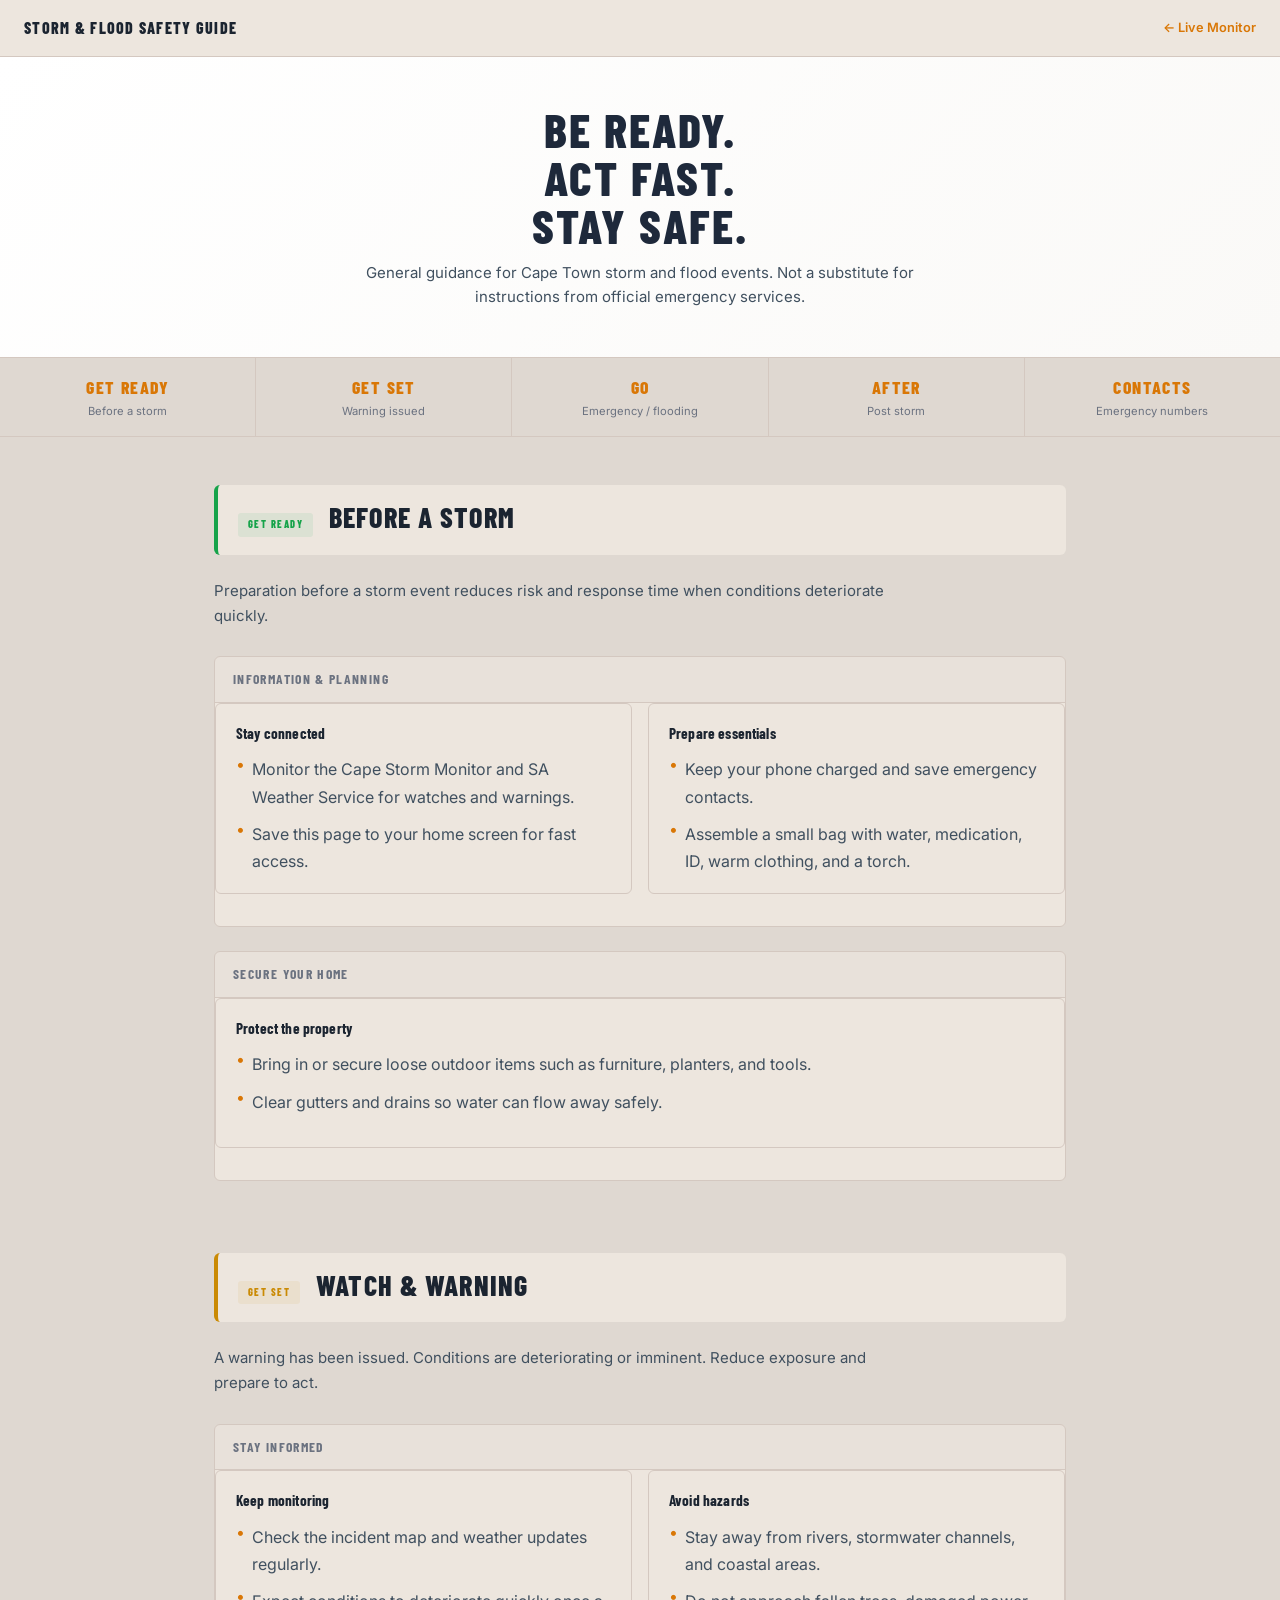
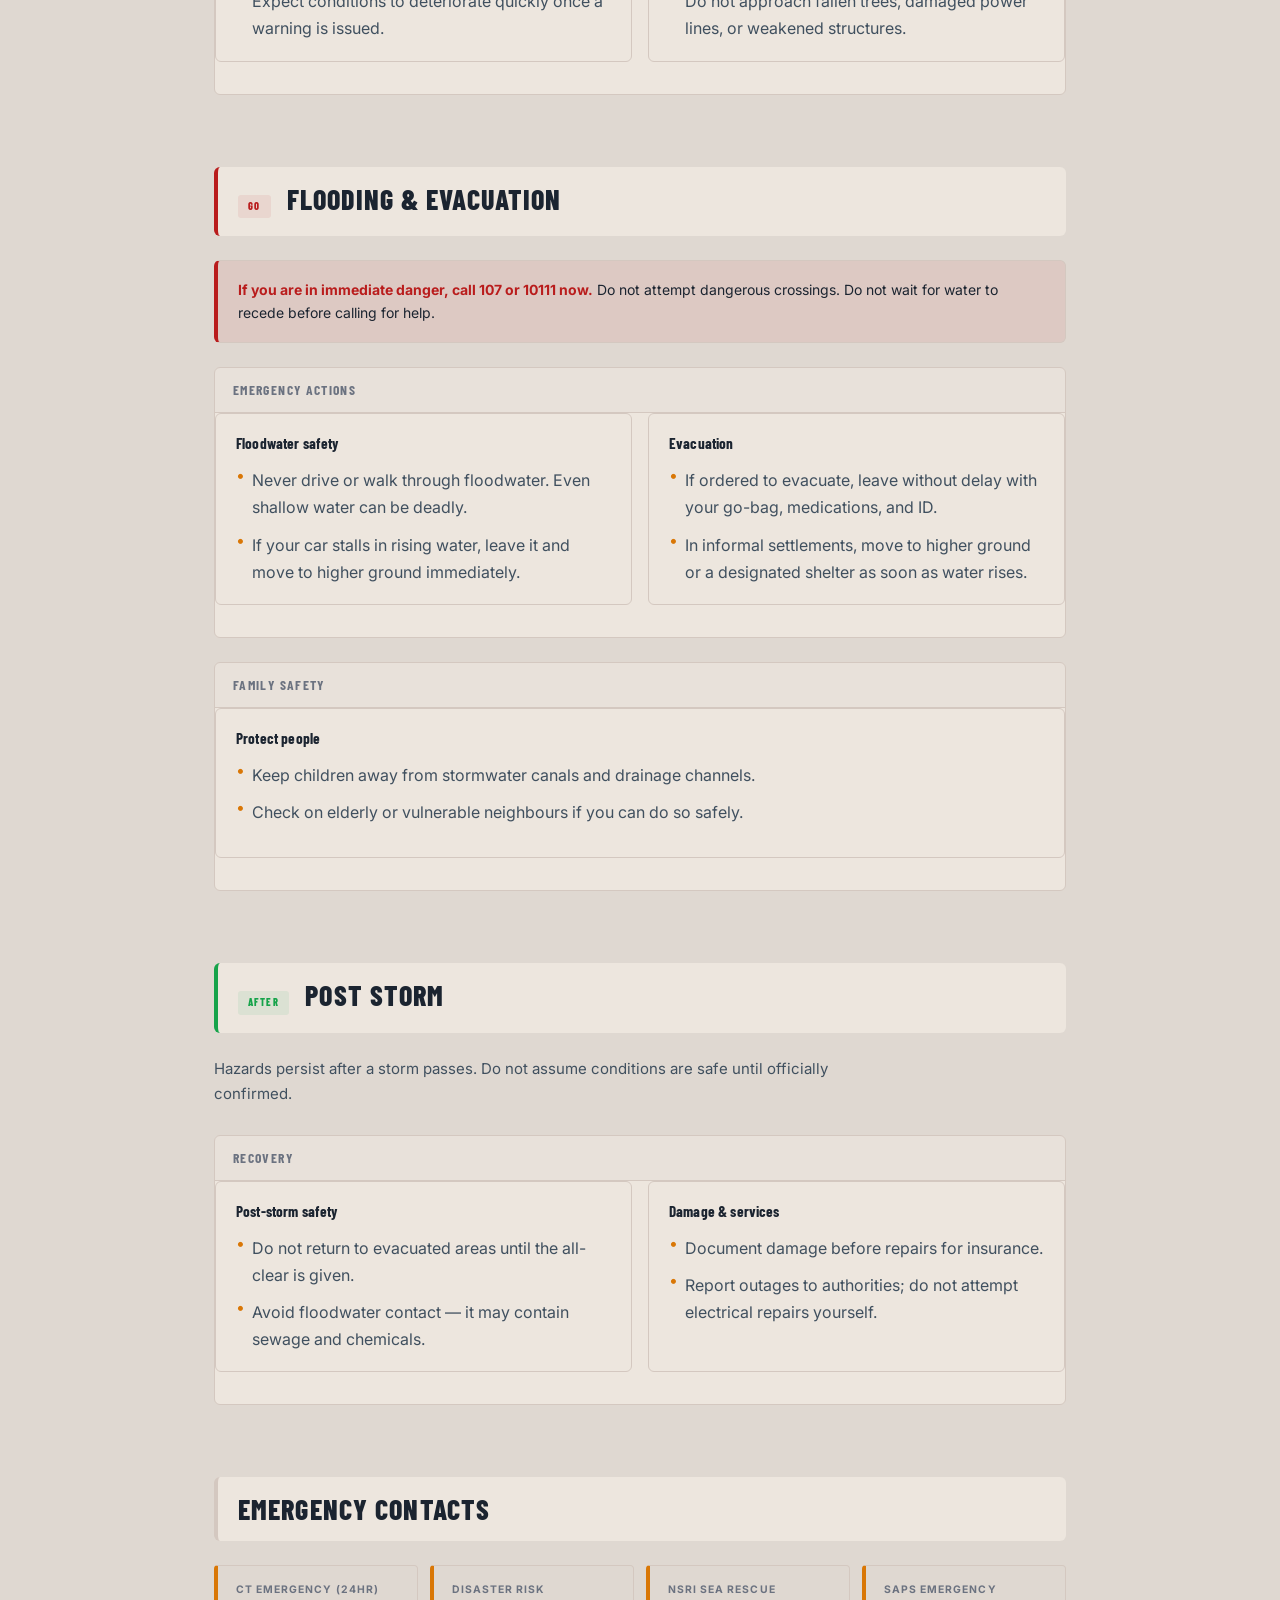
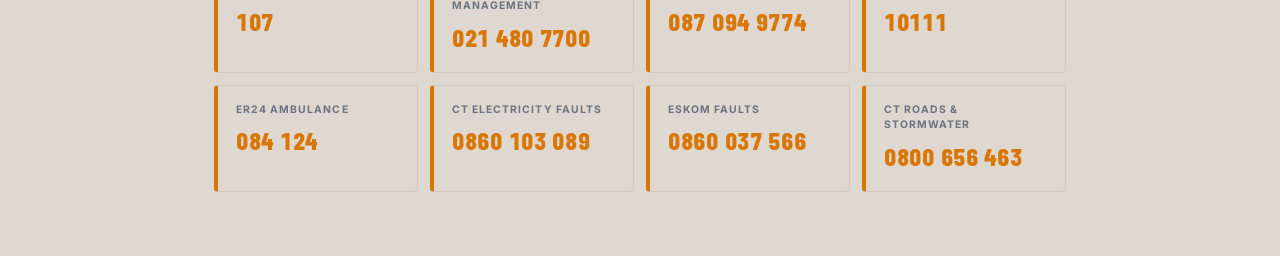
==== assets/what-to-do.html @ 54ad01c9 "initial commit" ====
<!DOCTYPE html>
<html lang="en">
<head>
  <meta charset="UTF-8">
  <meta name="viewport" content="width=device-width, initial-scale=1.0">
  <meta name="description" content="Storm and flood safety guide for Cape Town residents">
  <title>Storm &amp; Flood Safety — Cape Storm Monitor</title>
  <link rel="preconnect" href="https://fonts.googleapis.com">
  <link rel="preconnect" href="https://fonts.gstatic.com" crossorigin>
  <link href="https://fonts.googleapis.com/css2?family=Barlow+Condensed:wght@600;700;800&family=Inter:wght@400;500;600;700&display=swap" rel="stylesheet">
  <link rel="stylesheet" href="../style.css">
  <style>
    /* ── Guide-specific overrides ── */
    body { max-width: 100%; }

    .guide-header {
      background: var(--bg-card);
      border-bottom: 1px solid var(--border);
      padding: 16px 24px;
      display: flex;
      align-items: center;
      justify-content: space-between;
      flex-wrap: wrap;
      gap: 12px;
      position: sticky;
      top: 0;
      z-index: 100;
    }
    .guide-header-title {
      font-family: var(--font-display);
      font-size: 1rem;
      font-weight: 800;
      text-transform: uppercase;
      letter-spacing: 0.08em;
      color: var(--text-primary);
    }
    .guide-back {
      font-size: 0.8rem;
      color: var(--accent);
      text-decoration: none;
      font-weight: 600;
    }
    .guide-back:hover { text-decoration: underline; }

    /* ── Phase hero ── */
    .guide-hero {
      background: linear-gradient(135deg, #ffffff 0%, #faf9f7 100%);
      position: relative;
      padding: 48px 24px;
      text-align: center;
      border-bottom: 1px solid var(--border);
    }
    .guide-hero::before { display: none; }
    .guide-hero-inner { position: relative; max-width: 600px; margin: 0 auto; }
    .guide-hero-title {
      font-family: var(--font-display);
      font-size: 3rem;
      font-weight: 800;
      text-transform: uppercase;
      letter-spacing: 0.04em;
      color: #1e293b;
      line-height: 1;
      margin-bottom: 12px;
    }
    .guide-hero-sub {
      font-size: 0.9375rem;
      color: var(--text-secondary);
      line-height: 1.6;
    }

    /* ── Phase nav ── */
    .phase-nav {
      display: flex;
      background: transparent;
      border-bottom: 1px solid var(--border);
      overflow-x: auto;
    }
    .phase-nav-item {
      flex: 1;
      display: flex;
      flex-direction: column;
      align-items: center;
      justify-content: center;
      padding: 16px 12px;
      text-decoration: none;
      border-right: 1px solid var(--border);
      min-width: 100px;
      transition: background 0.12s;
    }
    .phase-nav-item:last-child { border-right: none; }
    .phase-nav-item:hover { background: var(--bg-hover); }
    .phase-nav-label {
      font-family: var(--font-display);
      font-size: 1.1rem;
      font-weight: 800;
      text-transform: uppercase;
      letter-spacing: 0.08em;
      color: var(--accent);
    }
    .phase-nav-desc { font-size: 0.7rem; color: var(--text-muted); margin-top: 3px; text-align: center; }

    /* ── Phase sections ── */
    .guide-body { max-width: 900px; margin: 0 auto; padding: 0 24px 64px; }

    .phase-section { padding-top: 48px; }
    .phase-header {
      display: flex;
      align-items: baseline;
      gap: 16px;
      margin-bottom: 24px;
      padding: 18px 20px;
      background: var(--bg-card);
      border-left: 4px solid var(--border);
      border-radius: 6px;
    }
    .phase-header.get-ready { border-left-color: var(--color-all-clear); }
    .phase-header.get-set   { border-left-color: var(--color-watch); }
    .phase-header.go        { border-left-color: var(--color-emergency); }
    .phase-header.after     { border-left-color: var(--color-all-clear); }

    .phase-tag {
      font-family: var(--font-display);
      font-size: 0.65rem;
      font-weight: 800;
      text-transform: uppercase;
      letter-spacing: 0.14em;
      padding: 4px 10px;
      border-radius: 3px;
      flex-shrink: 0;
    }
    .phase-tag.get-ready { background: var(--bg-all-clear); color: var(--color-all-clear); }
    .phase-tag.get-set   { background: var(--bg-watch);     color: var(--color-watch); }
    .phase-tag.go        { background: var(--bg-emergency);  color: var(--color-emergency); }
    .phase-tag.after     { background: var(--bg-all-clear); color: var(--color-all-clear); }

    .phase-title {
      font-family: var(--font-display);
      font-size: 1.75rem;
      font-weight: 800;
      text-transform: uppercase;
      letter-spacing: 0.04em;
      color: var(--text-primary);
      line-height: 1;
    }
    .phase-intro {
      font-size: 0.9375rem;
      color: var(--text-secondary);
      line-height: 1.65;
      margin-bottom: 28px;
      max-width: 680px;
    }

    /* ── Step card group ── */
    .step-group {
      background: var(--bg-card);
      border: 1px solid var(--border);
      border-radius: 6px;
      margin-bottom: 24px;
      overflow: hidden;
    }
    .step-group-title {
      font-family: var(--font-display);
      font-size: 0.85rem;
      font-weight: 700;
      text-transform: uppercase;
      letter-spacing: 0.1em;
      color: var(--text-muted);
      padding: 12px 18px;
      background: rgba(107, 114, 128, 0.04);
      border-bottom: 1px solid var(--border);
    }

    /* ── Steps ── */
    .steps { display: grid; grid-template-columns: repeat(auto-fit, minmax(260px, 1fr)); gap: 16px; margin-bottom: 32px; }
    .step-card {
      padding: 18px 20px;
      background: transparent;
      border: 1px solid var(--border);
      border-radius: 6px;
      min-height: 150px;
      display: flex;
      flex-direction: column;
      gap: 12px;
    }
    .step-card-title {
      font-family: var(--font-display);
      font-size: 0.95rem;
      font-weight: 700;
      color: var(--text-primary);
      letter-spacing: 0.01em;
    }
    .step-card-list {
      margin: 0;
      padding: 0;
      list-style: none;
      display: grid;
      gap: 10px;
      color: var(--text-secondary);
      line-height: 1.7;
    }
    .step-card-list li {
      position: relative;
      padding-left: 16px;
    }
    .step-card-list li::before {
      content: '•';
      position: absolute;
      left: 0;
      color: var(--accent);
      line-height: 1;
    }

    /* ── Alert box ── */
    .alert-box {
      padding: 18px 20px;
      border-radius: 6px;
      border-left: 4px solid var(--color-emergency);
      font-size: 0.875rem;
      line-height: 1.6;
      margin-bottom: 24px;
    }
    .alert-box.emergency {
      background: var(--bg-emergency);
      border: 1px solid var(--border);
      border-left: 4px solid var(--color-emergency);
      color: var(--text-primary);
    }
    .alert-box strong { color: var(--color-emergency); }

    /* ── Contacts grid ── */
    .contacts-grid {
      display: grid;
      grid-template-columns: repeat(auto-fill, minmax(180px, 1fr));
      gap: 12px;
      margin-top: 24px;
    }
    .contact-tile {
      background: transparent;
      border: 1px solid var(--border);
      border-left: 4px solid var(--accent);
      border-radius: 4px;
      padding: 16px 18px;
      text-decoration: none;
      transition: border-color 0.12s;
      display: block;
    }
    .contact-tile:hover { border-color: var(--accent); background: var(--bg-hover); }
    .contact-tile-name {
      font-size: 0.65rem;
      font-weight: 700;
      text-transform: uppercase;
      letter-spacing: 0.1em;
      color: var(--text-muted);
      margin-bottom: 6px;
    }
    .contact-tile-number {
      font-family: var(--font-display);
      font-size: 1.5rem;
      font-weight: 800;
      color: var(--accent);
      letter-spacing: 0.03em;
      font-variant-numeric: tabular-nums;
    }

    @media print {
      .guide-header, .guide-back, .phase-nav { display: none; }
      .guide-hero { background: none; padding: 16px 0; border: none; }
      .guide-hero-title { color: #000; font-size: 2rem; }
      .guide-hero-sub { color: #444; }
      .step, .contact-tile { border: 1px solid #ccc; background: #fff; }
      body { background: #fff; color: #000; }
      .phase-title, .step-num { color: #000; }
    }
  </style>
</head>
<body>

<div class="guide-header">
  <div class="guide-header-title">Storm &amp; Flood Safety Guide</div>
  <a href="../index.html" class="guide-back">&#8592; Live Monitor</a>
</div>

<div class="guide-hero">
  <div class="guide-hero-inner">
    <div class="guide-hero-title">Be ready.<br>Act fast.<br>Stay safe.</div>
    <p class="guide-hero-sub">General guidance for Cape Town storm and flood events. Not a substitute for instructions from official emergency services.</p>
  </div>
</div>

<nav class="phase-nav">
  <a href="#get-ready" class="phase-nav-item">
    <span class="phase-nav-label">Get Ready</span>
    <span class="phase-nav-desc">Before a storm</span>
  </a>
  <a href="#get-set" class="phase-nav-item">
    <span class="phase-nav-label">Get Set</span>
    <span class="phase-nav-desc">Warning issued</span>
  </a>
  <a href="#go" class="phase-nav-item">
    <span class="phase-nav-label">Go</span>
    <span class="phase-nav-desc">Emergency / flooding</span>
  </a>
  <a href="#after" class="phase-nav-item">
    <span class="phase-nav-label">After</span>
    <span class="phase-nav-desc">Post storm</span>
  </a>
  <a href="#contacts" class="phase-nav-item">
    <span class="phase-nav-label">Contacts</span>
    <span class="phase-nav-desc">Emergency numbers</span>
  </a>
</nav>

<div class="guide-body">

  <!-- GET READY -->
  <div class="phase-section" id="get-ready">
    <div class="phase-header get-ready">
      <span class="phase-tag get-ready">Get Ready</span>
      <span class="phase-title">Before a Storm</span>
    </div>
    <p class="phase-intro">Preparation before a storm event reduces risk and response time when conditions deteriorate quickly.</p>
    
    <div class="step-group">
      <div class="step-group-title">Information &amp; planning</div>
      <div class="steps">
        <div class="step-card">
          <div class="step-card-title">Stay connected</div>
          <ul class="step-card-list">
            <li>Monitor the Cape Storm Monitor and SA Weather Service for watches and warnings.</li>
            <li>Save this page to your home screen for fast access.</li>
          </ul>
        </div>
        <div class="step-card">
          <div class="step-card-title">Prepare essentials</div>
          <ul class="step-card-list">
            <li>Keep your phone charged and save emergency contacts.</li>
            <li>Assemble a small bag with water, medication, ID, warm clothing, and a torch.</li>
          </ul>
        </div>
      </div>
    </div>

    <div class="step-group">
      <div class="step-group-title">Secure your home</div>
      <div class="steps">
        <div class="step-card">
          <div class="step-card-title">Protect the property</div>
          <ul class="step-card-list">
            <li>Bring in or secure loose outdoor items such as furniture, planters, and tools.</li>
            <li>Clear gutters and drains so water can flow away safely.</li>
          </ul>
        </div>
      </div>
    </div>
  </div>

  <!-- GET SET -->
  <div class="phase-section" id="get-set">
    <div class="phase-header get-set">
      <span class="phase-tag get-set">Get Set</span>
      <span class="phase-title">Watch &amp; Warning</span>
    </div>
    <p class="phase-intro">A warning has been issued. Conditions are deteriorating or imminent. Reduce exposure and prepare to act.</p>
    <div class="step-group">
      <div class="step-group-title">Stay informed</div>
      <div class="steps">
        <div class="step-card">
          <div class="step-card-title">Keep monitoring</div>
          <ul class="step-card-list">
            <li>Check the incident map and weather updates regularly.</li>
            <li>Expect conditions to deteriorate quickly once a warning is issued.</li>
          </ul>
        </div>
        <div class="step-card">
          <div class="step-card-title">Avoid hazards</div>
          <ul class="step-card-list">
            <li>Stay away from rivers, stormwater channels, and coastal areas.</li>
            <li>Do not approach fallen trees, damaged power lines, or weakened structures.</li>
          </ul>
        </div>
      </div>
    </div>
  </div>

  <!-- GO -->
  <div class="phase-section" id="go">
    <div class="phase-header go">
      <span class="phase-tag go">Go</span>
      <span class="phase-title">Flooding &amp; Evacuation</span>
    </div>

    <div class="alert-box emergency">
      <strong>If you are in immediate danger, call 107 or 10111 now.</strong> Do not attempt dangerous crossings. Do not wait for water to recede before calling for help.
    </div>

    <div class="step-group">
      <div class="step-group-title">Emergency actions</div>
      <div class="steps">
        <div class="step-card">
          <div class="step-card-title">Floodwater safety</div>
          <ul class="step-card-list">
            <li>Never drive or walk through floodwater. Even shallow water can be deadly.</li>
            <li>If your car stalls in rising water, leave it and move to higher ground immediately.</li>
          </ul>
        </div>
        <div class="step-card">
          <div class="step-card-title">Evacuation</div>
          <ul class="step-card-list">
            <li>If ordered to evacuate, leave without delay with your go-bag, medications, and ID.</li>
            <li>In informal settlements, move to higher ground or a designated shelter as soon as water rises.</li>
          </ul>
        </div>
      </div>
    </div>
    <div class="step-group">
      <div class="step-group-title">Family safety</div>
      <div class="steps">
        <div class="step-card">
          <div class="step-card-title">Protect people</div>
          <ul class="step-card-list">
            <li>Keep children away from stormwater canals and drainage channels.</li>
            <li>Check on elderly or vulnerable neighbours if you can do so safely.</li>
          </ul>
        </div>
      </div>
    </div>
  </div>

  <!-- AFTER -->
  <div class="phase-section" id="after">
    <div class="phase-header after">
      <span class="phase-tag after">After</span>
      <span class="phase-title">Post Storm</span>
    </div>
    <p class="phase-intro">Hazards persist after a storm passes. Do not assume conditions are safe until officially confirmed.</p>
    <div class="step-group">
      <div class="step-group-title">Recovery</div>
      <div class="steps">
        <div class="step-card">
          <div class="step-card-title">Post-storm safety</div>
          <ul class="step-card-list">
            <li>Do not return to evacuated areas until the all-clear is given.</li>
            <li>Avoid floodwater contact — it may contain sewage and chemicals.</li>
          </ul>
        </div>
        <div class="step-card">
          <div class="step-card-title">Damage & services</div>
          <ul class="step-card-list">
            <li>Document damage before repairs for insurance.</li>
            <li>Report outages to authorities; do not attempt electrical repairs yourself.</li>
          </ul>
        </div>
      </div>
    </div>
  </div>

  <!-- CONTACTS -->
  <div class="phase-section" id="contacts">
    <div class="phase-header">
      <span class="phase-title">Emergency Contacts</span>
    </div>
    <div class="contacts-grid">
      <a href="tel:107" class="contact-tile">
        <div class="contact-tile-name">CT Emergency (24hr)</div>
        <div class="contact-tile-number">107</div>
      </a>
      <a href="tel:0214807700" class="contact-tile">
        <div class="contact-tile-name">Disaster Risk Management</div>
        <div class="contact-tile-number">021 480 7700</div>
      </a>
      <a href="tel:0870949774" class="contact-tile">
        <div class="contact-tile-name">NSRI Sea Rescue</div>
        <div class="contact-tile-number">087 094 9774</div>
      </a>
      <a href="tel:10111" class="contact-tile">
        <div class="contact-tile-name">SAPS Emergency</div>
        <div class="contact-tile-number">10111</div>
      </a>
      <a href="tel:084124" class="contact-tile">
        <div class="contact-tile-name">ER24 Ambulance</div>
        <div class="contact-tile-number">084 124</div>
      </a>
      <a href="tel:0860103089" class="contact-tile">
        <div class="contact-tile-name">CT Electricity Faults</div>
        <div class="contact-tile-number">0860 103 089</div>
      </a>
      <a href="tel:0860037566" class="contact-tile">
        <div class="contact-tile-name">Eskom Faults</div>
        <div class="contact-tile-number">0860 037 566</div>
      </a>
      <a href="tel:0800656463" class="contact-tile">
        <div class="contact-tile-name">CT Roads &amp; Stormwater</div>
        <div class="contact-tile-number">0800 656 463</div>
      </a>
    </div>
  </div>

</div>
</body>
</html>
---- style.css ----
:root {
  --bg-page:  #dfd8d1;
  --bg-card:  #ede6de;
  --bg-hover: #e7e0d8;

  --border:        #d4c8c0;
  --border-strong: #c7bdb5;

  --text-primary:   #1b2430;
  --text-secondary: #40505f;
  --text-muted:     #6b7280;

  --header-bg:   #ffffff;
  --header-text: #1e293b;

  --accent:      #d97706;
  --accent-76:   rgba(217, 119, 6, 0.76);
  --accent-soft: rgba(217, 119, 6, 0.08);

  --color-all-clear: #16a34a;
  --color-watch:     #ca8a04;
  --color-warning:   #dc2626;
  --color-emergency: #b91c1c;

  --bg-all-clear: rgba( 22, 163,  74, 0.08);
  --bg-watch:     rgba(202, 138,   4, 0.08);
  --bg-warning:   rgba(220,  38,  38, 0.08);
  --bg-emergency: rgba(185,  28,  28, 0.08);

  --font:         'Inter', -apple-system, BlinkMacSystemFont, 'Segoe UI', system-ui, sans-serif;
  --font-display: 'Barlow Condensed', -apple-system, BlinkMacSystemFont, sans-serif;

  --radius:    10px;
  --radius-lg: 14px;

  --shadow:    0 2px 6px rgba(0,0,0,0.07), 0 1px 2px rgba(0,0,0,0.04);
  --shadow-md: 0 8px 20px rgba(0,0,0,0.11);
}

*, *::before, *::after { box-sizing: border-box; margin: 0; padding: 0; }
html { scroll-behavior: smooth; }

body {
  background: var(--bg-page);
  color: var(--text-primary);
  font-family: var(--font);
  line-height: 1.5;
  min-height: 100vh;
  -webkit-font-smoothing: antialiased;
}

/* ── Stale warning ── */
.stale-warning {
  display: none;
  background: var(--bg-watch);
  border-bottom: 2px solid var(--color-watch);
  padding: 8px 16px;
  font-size: 0.8125rem;
  color: #6b4a00;
  text-align: center;
  font-weight: 600;
}
.stale-warning.visible { display: block; }

.site-title {
  font-family: var(--font-display);
  font-size: 2.25rem;
  font-weight: 800;
  letter-spacing: 0.04em;
  text-transform: uppercase;
  color: #1e293b;
  line-height: 1;
  text-shadow: none;
}
.site-subtitle {
  font-family: var(--font);
  font-size: 0.6875rem;
  color: var(--text-secondary);
  text-transform: uppercase;
  letter-spacing: 0.12em;
  margin-top: 7px;
}

/* ── Lang toggle ── */
.lang-toggle { display: flex; gap: 4px; flex-shrink: 0; }
.lang-btn {
  background: transparent;
  border: 1px solid var(--border);
  color: var(--text-secondary);
  font-family: var(--font-display);
  font-size: 0.75rem;
  font-weight: 700;
  letter-spacing: 0.08em;
  padding: 4px 10px;
  border-radius: 3px;
  cursor: pointer;
  min-height: 32px;
  min-width: 38px;
  transition: all 0.12s;
}
.lang-btn:hover {
  border-color: var(--accent);
  color: var(--accent);
}
.lang-btn.active {
  background: var(--accent);
  border-color: var(--accent);
  color: #fff;
}

/* ── Hero banner ── */
.hero-banner {
  position: relative;
  min-height: 180px;
  background: linear-gradient(135deg, #ffffff 0%, #faf9f7 100%);
  padding: 40px 24px;
  display: flex;
  flex-direction: column;
  justify-content: flex-start;
  overflow: hidden;
  border-bottom: 1px solid var(--border);
}
.hero-banner::before { display: none; }
.hero-banner > * { position: relative; z-index: 1; }

.banner-top {
  display: flex;
  align-items: flex-start;
  justify-content: space-between;
  gap: 16px;
}
.banner-top-right {
  display: flex;
  flex-direction: row;
  align-items: center;
  gap: 10px;
  flex-wrap: wrap;
}

.banner-branding { display: flex; flex-direction: column; }

.emergency-call-btn {
  display: inline-block;
  background: var(--accent);
  color: #fff;
  font-family: var(--font-display);
  font-size: 0.75rem;
  font-weight: 800;
  letter-spacing: 0.06em;
  text-transform: uppercase;
  text-decoration: none;
  padding: 8px 16px;
  border-radius: 4px;
  white-space: nowrap;
  transition: background 0.12s;
}
.emergency-call-btn:hover { background: #b45309; }

/* ── Status sub-banner ── */
.status-banner {
  padding: 12px 20px;
  display: flex;
  align-items: center;
  gap: 12px;
  flex-wrap: wrap;
  font-size: 0.875rem;
  border-bottom: 1px solid var(--border);
  background: var(--bg-card);
}
.status-banner.ALL_CLEAR { background: var(--bg-all-clear); border-left: 4px solid var(--color-all-clear); }
.status-banner.WATCH     { background: var(--bg-watch);     border-left: 4px solid var(--color-watch); }
.status-banner.WARNING   { background: var(--bg-warning);   border-left: 4px solid var(--color-warning); }
.status-banner.EMERGENCY { background: var(--bg-emergency); border-left: 4px solid var(--color-emergency); }

.status-level {
  font-family: var(--font-display);
  font-weight: 700;
  text-transform: uppercase;
  letter-spacing: 0.1em;
  font-size: 0.7rem;
  padding: 4px 10px;
  border-radius: 3px;
  flex-shrink: 0;
}
.ALL_CLEAR .status-level { background: var(--color-all-clear); color: #fff; }
.WATCH     .status-level { background: var(--color-watch);     color: #000; }
.WARNING   .status-level { background: var(--color-warning);   color: #fff; }
.EMERGENCY .status-level { background: var(--color-emergency); color: #fff; }

.status-summary { flex: 1; color: var(--text-secondary); font-size: 0.875rem; }
.status-updated { color: var(--text-muted); font-size: 0.75rem; flex-shrink: 0; margin-left: auto; }

/* ── Stats bar ── */
.stats-bar {
  display: grid;
  grid-template-columns: repeat(4, 1fr);
  background: var(--bg-card);
  border-top: none;
  border-bottom: 1px solid var(--border);
  padding: 0;
}
.stat {
  display: flex;
  flex-direction: column;
  align-items: center;
  padding: 24px 12px;
  border-right: 1px solid var(--border);
  text-align: center;
}
.stat:last-child { border-right: none; }

.stat-number {
  font-family: var(--font-display);
  font-size: 2.75rem;
  font-weight: 800;
  color: var(--text-primary);
  line-height: 1;
  letter-spacing: 0.02em;
  font-variant-numeric: tabular-nums;
}
.stat-label {
  font-family: var(--font-display);
  font-size: 0.625rem;
  font-weight: 600;
  color: var(--text-muted);
  text-transform: uppercase;
  letter-spacing: 0.12em;
  margin-top: 6px;
}
@media (max-width: 380px) { .stat-number { font-size: 2rem; } }
@media (max-width: 600px) { .stats-bar { display: none; } }

/* ── Map section ── */
.map-section { border-bottom: 1px solid var(--border); }

.map-tabs {
  display: flex;
  background: var(--bg-card);
  border-bottom: 1px solid var(--border);
  padding: 0 16px;
}
.map-tab {
  padding: 10px 18px;
  font-family: var(--font-display);
  font-size: 0.8125rem;
  font-weight: 700;
  letter-spacing: 0.08em;
  text-transform: uppercase;
  cursor: pointer;
  border: none;
  background: none;
  color: var(--text-muted);
  border-bottom: 3px solid transparent;
  margin-bottom: -1px;
  transition: color 0.12s, border-color 0.12s;
  min-height: 44px;
}
.map-tab:hover { color: var(--text-secondary); }
.map-tab.active {
  color: var(--accent);
  border-bottom-color: var(--accent);
}

.map-panel { display: none; }
.map-panel.active { display: block; }

#map { width: 100%; height: 52vh; min-height: 320px; }
@media (min-width: 768px) { #map { height: 62vh; } }

.windy-iframe { width: 100%; height: 52vh; min-height: 320px; border: none; display: block; }
@media (min-width: 768px) { .windy-iframe { height: 62vh; } }


/* ── Main content ── */
main { max-width: 1200px; margin: 0 auto; padding: 48px 16px 64px; }
section { padding: 48px 0; border-bottom: 1px solid var(--border); }
section:last-child { border-bottom: none; }

.section-title {
  font-family: var(--font-display);
  font-size: 2rem;
  font-weight: 800;
  text-transform: uppercase;
  letter-spacing: 0.04em;
  color: var(--text-primary);
  margin-bottom: 20px;
  line-height: 1.05;
  padding-bottom: 14px;
  border-bottom: 2px solid var(--border);
}

/* ── Incident table ── */
.incident-grid {
  display: block;
  overflow-x: auto;
  background: transparent;
  border: 1px solid var(--border);
  border-radius: 6px;
  padding: 0;
}

.incident-table {
  width: 100%;
  border-collapse: collapse;
}

.incident-table thead th {
  font-family: var(--font-display);
  font-size: 0.625rem;
  font-weight: 700;
  text-transform: uppercase;
  letter-spacing: 0.14em;
  color: var(--text-muted);
  padding: 12px 14px;
  border-bottom: 2px solid var(--border);
  text-align: left;
  white-space: nowrap;
  background: transparent;
}
.incident-table thead th:first-child { padding-left: 14px; }
.incident-table tbody tr {
  border-bottom: 1px solid var(--border);
  transition: background 0.1s;
}
.incident-table tbody tr:last-child { border-bottom: none; }
.incident-table tbody tr:hover { background: var(--bg-hover); }
.incident-table td { padding: 14px; vertical-align: middle; }
.incident-table td:first-child { padding-left: 14px; }

.incident-name-cell {
  display: flex;
  align-items: center;
  gap: 10px;
}
.incident-row.severity-row-EMERGENCY .incident-name-cell { border-left: 3px solid var(--color-emergency); padding-left: 12px; }
.incident-row.severity-row-WARNING   .incident-name-cell { border-left: 3px solid var(--color-warning);   padding-left: 12px; }
.incident-row.severity-row-WATCH     .incident-name-cell { border-left: 3px solid var(--color-watch);     padding-left: 12px; }
.incident-row.severity-row-ALL_CLEAR .incident-name-cell { border-left: 3px solid var(--color-all-clear); padding-left: 12px; }

.incident-link {
  font-family: var(--font-display);
  font-size: 0.9375rem;
  font-weight: 700;
  letter-spacing: 0.01em;
  color: var(--text-primary);
  text-decoration: none;
}
.incident-link:hover { color: var(--accent); text-decoration: underline; text-underline-offset: 3px; }
.incident-name-text {
  font-family: var(--font-display);
  font-size: 0.9375rem;
  font-weight: 700;
  letter-spacing: 0.01em;
  color: var(--text-primary);
}
.incident-area-cell { color: var(--text-secondary); font-size: 0.8125rem; }
.incident-time-cell { color: var(--text-muted); font-size: 0.8rem; white-space: nowrap; font-variant-numeric: tabular-nums; }
.incident-severity-cell { white-space: nowrap; }

.severity-badge {
  font-family: var(--font-display);
  font-size: 0.75rem;
  font-weight: 800;
  text-transform: uppercase;
  padding: 3px 10px;
  border-radius: 2px;
  letter-spacing: 0.1em;
  color: #fff;
}
.severity-badge.EMERGENCY { background: var(--color-emergency); }
.severity-badge.WARNING   { background: var(--color-warning); }
.severity-badge.WATCH     { background: var(--color-watch);     color: #000; }
.severity-badge.ALL_CLEAR { background: var(--color-all-clear); }

@media (max-width: 600px) {
  .incident-table .incident-area-cell,
  .incident-table .incident-time-cell,
  .incident-table th.col-area,
  .incident-table th.col-time { display: none; }
}

/* ── Guide link ── */
.guide-link {
  display: flex;
  align-items: center;
  justify-content: space-between;
  gap: 16px;
  padding: 20px 24px;
  margin: 28px auto 36px;
  max-width: 1200px;
  background: var(--bg-card);
  border: 1px solid var(--border);
  border-radius: 6px;
  text-decoration: none;
  transition: border-color 0.12s, background 0.12s;
}
.guide-link:hover { border-color: var(--accent); background: var(--bg-hover); }

.guide-link-title {
  font-family: var(--font-display);
  font-size: 1rem;
  font-weight: 700;
  color: var(--text-primary);
  margin-bottom: 3px;
}
.guide-link-desc  { font-size: 0.8rem; color: var(--text-muted); line-height: 1.45; }
.guide-link-arrow { font-size: 1.1rem; color: var(--accent); flex-shrink: 0; }

/* ── Timeline ── */
.timeline-list {
  position: relative;
  display: flex;
  flex-direction: column;
  gap: 20px;
  padding-left: 24px;
}
.timeline-list::before {
  content: '';
  position: absolute;
  left: 9px;
  top: 0;
  bottom: 0;
  width: 2px;
  background: var(--border);
}
.timeline-item {
  position: relative;
  display: flex;
  gap: 14px;
  padding: 12px 0 12px 18px;
  border-bottom: none;
}
.timeline-item:last-child { border-bottom: none; }
.timeline-time {
  position: relative;
  font-family: var(--font-display);
  font-size: 0.75rem;
  font-weight: 600;
  color: var(--text-muted);
  flex-shrink: 0;
  padding-top: 3px;
  min-width: 46px;
  font-variant-numeric: tabular-nums;
}
.timeline-dot {
  position: absolute;
  left: -16px;
  top: 14px;
  width: 12px;
  height: 12px;
  border-radius: 50%;
  border: 2px solid var(--bg-page);
  background: var(--bg-card);
  box-shadow: 0 0 0 1px var(--border);
}
.timeline-dot.EMERGENCY { background: var(--color-emergency); }
.timeline-dot.WARNING   { background: var(--color-warning); }
.timeline-dot.WATCH     { background: var(--color-watch); }
.timeline-dot.ALL_CLEAR { background: var(--color-all-clear); }
.timeline-body { flex: 1; }
.timeline-source {
  font-family: var(--font-display);
  font-size: 0.6875rem;
  font-weight: 700;
  letter-spacing: 0.08em;
  text-transform: uppercase;
  color: var(--text-muted);
  margin-bottom: 3px;
}
.timeline-text { font-size: 0.875rem; color: var(--text-primary); line-height: 1.5; }
.timeline-link { font-size: 0.75rem; color: var(--accent); text-decoration: none; margin-left: 6px; }

/* ── Footer ── */
footer {
  border-top: 1px solid var(--border);
  background: transparent;
  padding: 36px 20px;
}
.footer-inner {
  max-width: 960px;
  margin: 0 auto;
  display: flex;
  justify-content: space-between;
  align-items: flex-start;
  gap: 32px;
  flex-wrap: wrap;
}
.footer-brand {
  font-family: var(--font-display);
  font-size: 0.875rem;
  font-weight: 700;
  letter-spacing: 0.06em;
  text-transform: uppercase;
  color: var(--text-secondary);
  margin-bottom: 6px;
}
.footer-sources { font-size: 0.75rem; color: var(--text-muted); margin-bottom: 6px; }
.disclaimer     { font-size: 0.6875rem; color: var(--text-muted); opacity: 0.7; max-width: 480px; line-height: 1.5; }

.footer-right { flex-shrink: 0; }
.footer-col-label {
  font-family: var(--font-display);
  font-size: 0.625rem;
  font-weight: 700;
  text-transform: uppercase;
  letter-spacing: 0.12em;
  color: var(--text-muted);
  margin-bottom: 10px;
}
.footer-data-btns { display: flex; flex-direction: column; gap: 8px; }
.footer-data-btn {
  display: inline-block;
  padding: 10px 18px;
  background: var(--accent);
  color: #000;
  font-family: var(--font-display);
  font-size: 0.75rem;
  font-weight: 800;
  text-transform: uppercase;
  letter-spacing: 0.1em;
  text-decoration: none;
  border-radius: 4px;
  text-align: center;
  transition: opacity 0.12s;
}
.footer-data-btn:hover { opacity: 0.85; }

.footer-col-label {
  font-family: var(--font-display);
  font-size: 0.625rem;
  font-weight: 700;
  text-transform: uppercase;
  letter-spacing: 0.12em;
  color: var(--text-muted);
  margin-bottom: 10px;
}
.footer-contacts { flex-shrink: 0; }
.footer-contact-list {
  display: grid;
  grid-template-columns: 1fr 1fr;
  gap: 6px;
}
.footer-contact-item {
  display: flex;
  flex-direction: column;
  gap: 2px;
  padding: 8px 10px;
  background: var(--bg-page);
  border: 1px solid var(--border);
  border-radius: 6px;
  text-decoration: none;
  transition: border-color 0.12s;
}
.footer-contact-item:hover { border-color: var(--accent); }
.footer-contact-item span:first-child {
  font-size: 0.6rem;
  font-weight: 600;
  text-transform: uppercase;
  letter-spacing: 0.1em;
  color: var(--text-muted);
}
.footer-contact-item span:last-child {
  font-family: var(--font-display);
  font-size: 1.1rem;
  font-weight: 800;
  color: var(--accent);
  font-variant-numeric: tabular-nums;
  letter-spacing: 0.02em;
}

@media (max-width: 700px) {
  .footer-inner     { flex-direction: column; gap: 24px; }
  .footer-data-btns { flex-direction: row; }
}

/* ── Skeleton ── */
.skeleton {
  background: linear-gradient(90deg, #252a2e 25%, #2e3338 50%, #252a2e 75%);
  background-size: 200% 100%;
  animation: shimmer 1.5s infinite;
  border-radius: 4px;
}
.skeleton-card { height: 148px; border-radius: var(--radius-lg); }
@keyframes shimmer { 0% { background-position: 200% 0; } 100% { background-position: -200% 0; } }

/* ── Map marker ── */
.map-marker {
  width: 34px;
  height: 34px;
  border-radius: 50%;
  display: flex;
  align-items: center;
  justify-content: center;
  font-size: 1rem;
  border: 2px solid rgba(255,255,255,0.8);
  box-shadow: 0 2px 8px rgba(0,0,0,0.35);
  cursor: pointer;
  transition: transform 0.1s;
}
.map-marker:hover { transform: scale(1.15); }

/* ── Map popup ── */
.popup-content { min-width: 200px; max-width: 280px; }
.popup-header  { display: flex; align-items: center; gap: 6px; margin-bottom: 6px; }
.popup-type    { font-family: var(--font-display); font-size: 0.6rem; font-weight: 700; text-transform: uppercase; letter-spacing: 0.12em; color: var(--text-muted); }
.popup-title   { font-family: var(--font-display); display: block; font-size: 0.95rem; font-weight: 700; color: var(--text-primary); margin-bottom: 3px; text-decoration: none; }
.popup-title:hover { color: var(--accent); }
.popup-area    { font-size: 0.8rem; color: var(--text-muted); margin-bottom: 6px; }
.popup-desc    { font-size: 0.8rem; color: var(--text-secondary); margin-bottom: 10px; line-height: 1.4; }
.popup-footer  { display: flex; justify-content: space-between; align-items: center; font-size: 0.7rem; flex-wrap: wrap; gap: 4px; }
.popup-updated { color: var(--text-muted); }
.popup-source  { color: var(--accent); text-decoration: none; }
.popup-source:hover { text-decoration: underline; }

/* ── Map legend ── */
.map-legend {
  background: var(--bg-card) !important;
  border: 1px solid var(--border) !important;
  border-radius: var(--radius) !important;
  padding: 10px 14px !important;
  box-shadow: var(--shadow) !important;
  min-width: 130px;
}
.legend-title { font-family: var(--font-display); font-size: 0.625rem; font-weight: 700; text-transform: uppercase; letter-spacing: 0.12em; color: var(--text-muted); margin-bottom: 8px; }
.legend-row   { display: flex; align-items: center; gap: 7px; margin-bottom: 5px; font-family: var(--font-display); font-size: 0.75rem; font-weight: 600; color: var(--text-secondary); }
.legend-row:last-child { margin-bottom: 0; }
.legend-dot   { width: 10px; height: 10px; border-radius: 50%; flex-shrink: 0; }

@media (max-width: 900px) {
  .stats-bar { grid-template-columns: repeat(2, 1fr); }
  .stat { border-right: none; border-bottom: 1px solid var(--border); }
  .stat:last-child { border-bottom: none; }

  .map-tabs { gap: 6px; justify-content: center; }
  .map-tab { flex: 1 1 auto; text-align: center; }

  .guide-link { flex-direction: column; align-items: stretch; padding: 20px; }
  .guide-link-arrow { align-self: flex-end; }

  .footer-data-btns { flex-direction: row; flex-wrap: wrap; gap: 10px; }
  .footer-contact-list { grid-template-columns: 1fr; }
}

@media (max-width: 640px) {
  .stats-bar { grid-template-columns: 1fr; }
  .stat { width: 100%; }
  .banner-top { flex-direction: column; align-items: stretch; }
  .banner-top-right { justify-content: space-between; }
  .status-updated { margin-left: 0; }
  .section-title { font-size: 1.65rem; }
  .map-tab { min-height: auto; padding: 12px 10px; }
  .guide-link { gap: 12px; }
}

/* ── Leaflet overrides ── */
.leaflet-popup-content-wrapper {
  background: var(--bg-card) !important;
  color: var(--text-primary) !important;
  border-radius: var(--radius-lg) !important;
  box-shadow: var(--shadow-md) !important;
  border: 1px solid var(--border) !important;
}
.leaflet-popup-tip { background: var(--bg-card) !important; }
.leaflet-control-layers {
  background: var(--bg-card) !important;
  border: 1px solid var(--border) !important;
  border-radius: var(--radius) !important;
  box-shadow: var(--shadow) !important;
  color: var(--text-primary) !important;
}
.leaflet-control-layers-expanded { padding: 8px 12px !important; }
.leaflet-bar a {
  background: var(--bg-card) !important;
  color: var(--text-primary) !important;
  border-bottom-color: var(--border) !important;
}

/* ── Incident filter ─────────────────────────────────────────────────────────── */
.incident-filter-wrap { padding: 12px 0 8px; }
.incident-filter {
  width: 100%;
  padding: 8px 12px;
  background: var(--bg-card);
  border: 1px solid var(--border);
  border-radius: var(--radius);
  color: var(--text-primary);
  font: 0.875rem/1 var(--font);
  outline: none;
  box-sizing: border-box;
}
.incident-filter:focus { border-color: var(--border-strong); }
.incident-filter::placeholder { color: var(--text-muted); }

/* ── Incident expand ─────────────────────────────────────────────────────────── */
.incident-row.expandable { cursor: pointer; }
.incident-row.expandable:hover { background: var(--bg-hover); }
.expand-hint {
  color: var(--text-muted);
  font-size: 0.6rem;
  margin-right: 6px;
  display: inline-block;
}
.incident-detail-row          { display: none; }
.incident-detail-row.open     { display: table-row; }
.incident-detail-body {
  padding: 12px 16px 16px;
  border-top: 1px solid var(--border);
  background: var(--bg-card);
}
.detail-description {
  margin: 0 0 10px;
  color: var(--text-secondary);
  font-size: 0.875rem;
  line-height: 1.55;
}
.detail-alternate {
  display: flex;
  align-items: baseline;
  gap: 10px;
  padding: 8px 12px;
  background: var(--accent-soft);
  border-left: 3px solid var(--accent);
  border-radius: 0 var(--radius) var(--radius) 0;
  margin-bottom: 10px;
  font-size: 0.875rem;
  color: var(--text-primary);
}
.detail-label {
  font-size: 0.68rem;
  font-weight: 700;
  text-transform: uppercase;
  letter-spacing: 0.07em;
  color: var(--accent);
  white-space: nowrap;
  flex-shrink: 0;
}
.detail-actions { display: flex; flex-direction: column; gap: 6px; margin-bottom: 10px; }
.detail-action  { display: flex; align-items: baseline; gap: 8px; font-size: 0.875rem; color: var(--text-primary); }
.detail-arrow   { color: var(--accent); flex-shrink: 0; }
.detail-source  { font-size: 0.75rem; color: var(--text-muted); margin-top: 4px; }
.detail-source a { color: var(--text-muted); text-decoration: underline; }


/* ── Shelter list ───────────────────────────────────────────────────────────── */
.shelters-grid {
  display: grid;
  gap: 0;
  border-top: 1px solid var(--border);
}
.shelter-card {
  display: grid;
  grid-template-columns: 1fr;
  gap: 10px;
  padding: 20px 0 20px 14px;
  border-left: 4px solid var(--accent);
  border-bottom: 1px solid var(--border);
  background: transparent;
}
.shelter-card:last-child { border-bottom: none; }
.shelter-header      { display: flex; align-items: center; gap: 8px; }
.shelter-open-dot    { width: 9px; height: 9px; border-radius: 50%; background: var(--accent); flex-shrink: 0; }
.shelter-name        { color: var(--text-primary); font-size: 0.95rem; font-weight: 700; }
.shelter-address     { color: var(--text-secondary); font-size: 0.85rem; margin-top: 2px; }
.shelter-contact     { color: var(--accent); font-size: 0.875rem; font-weight: 600; text-decoration: none; }
.shelter-contact:hover { text-decoration: underline; }
.shelter-bring       { font-size: 0.8rem; color: var(--text-secondary); margin-top: 6px; }
.shelter-bring-label { color: var(--text-muted); font-weight: 700; }
.shelter-details {
  display: grid;
  gap: 6px;
}
.leaflet-bar a:hover { background: var(--bg-hover) !important; }
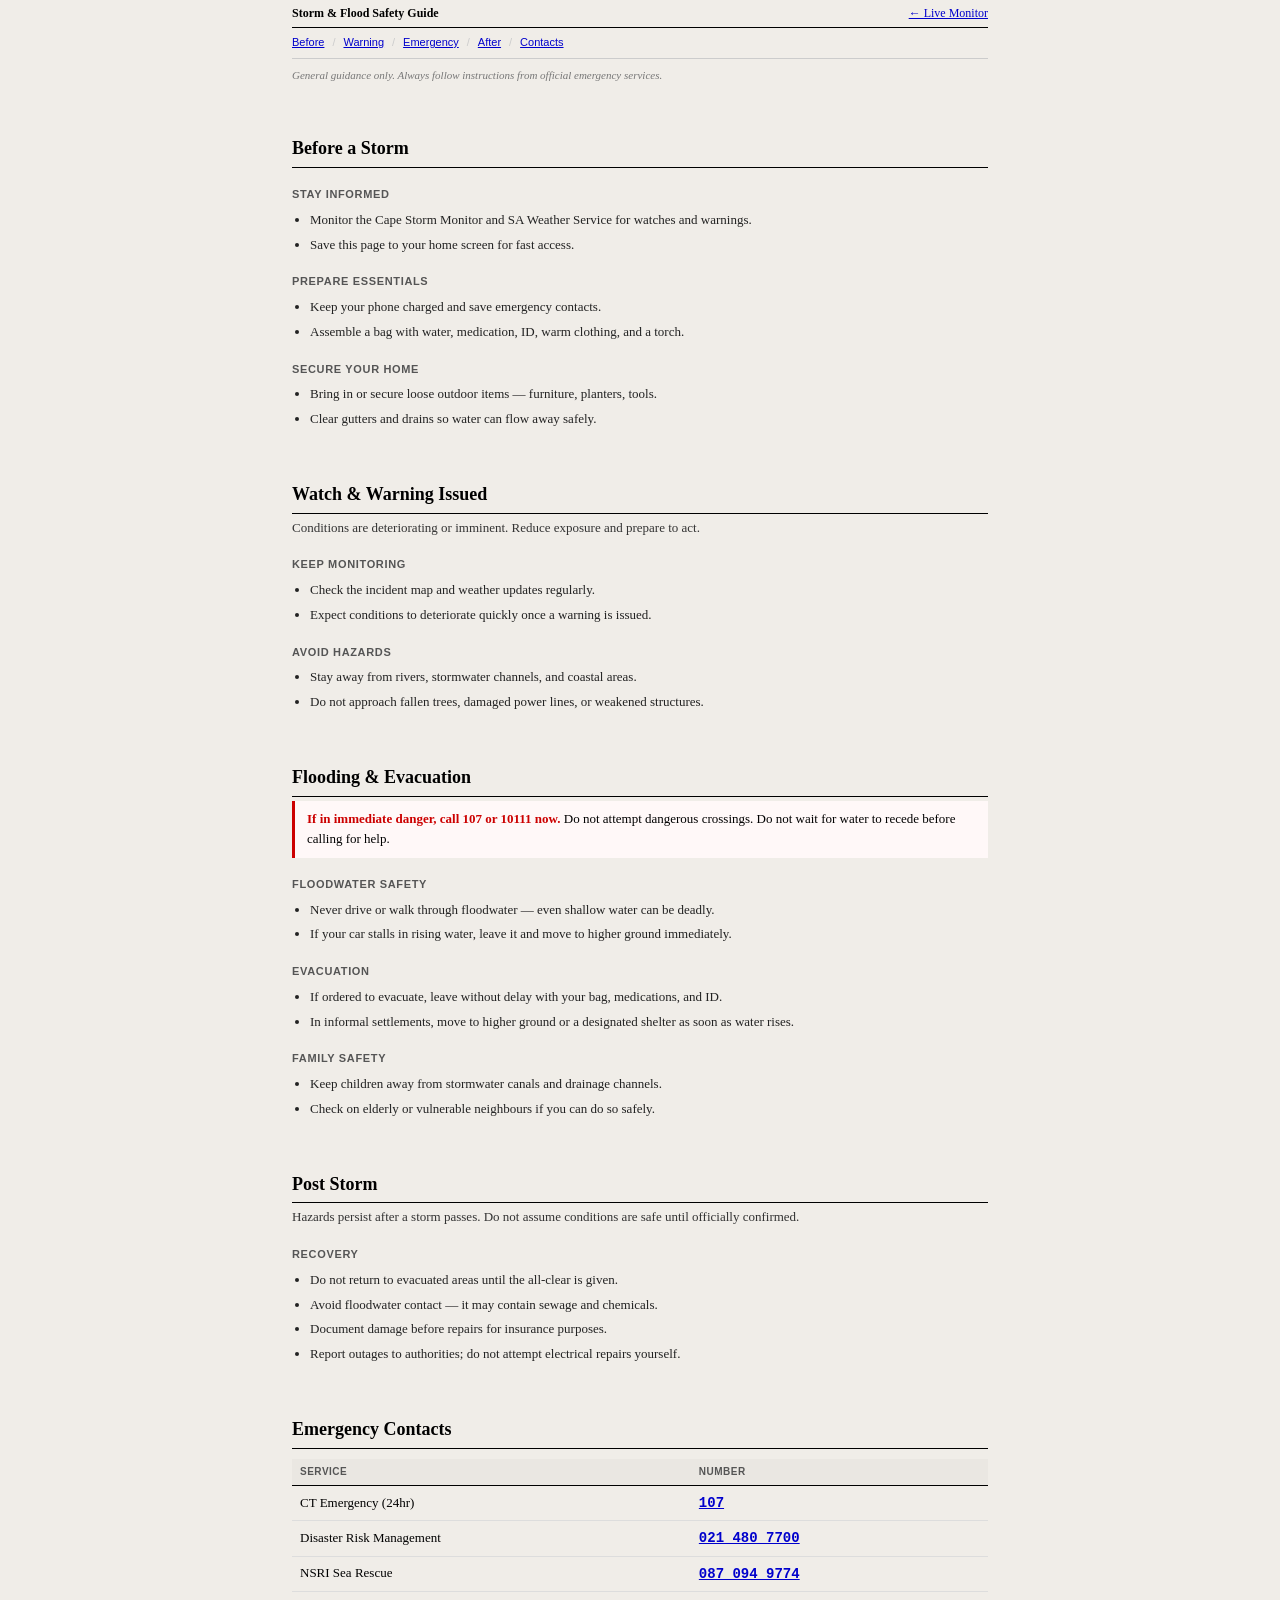
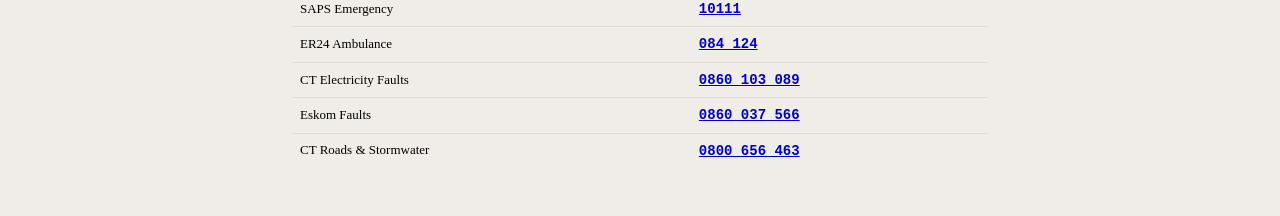
==== commit 09636c1b: "feat: add seasonal outlook" ====
--- a/assets/what-to-do.html
+++ b/assets/what-to-do.html
@@ -5,271 +5,149 @@
   <meta name="viewport" content="width=device-width, initial-scale=1.0">
   <meta name="description" content="Storm and flood safety guide for Cape Town residents">
   <title>Storm &amp; Flood Safety — Cape Storm Monitor</title>
-  <link rel="preconnect" href="https://fonts.googleapis.com">
-  <link rel="preconnect" href="https://fonts.gstatic.com" crossorigin>
-  <link href="https://fonts.googleapis.com/css2?family=Barlow+Condensed:wght@600;700;800&family=Inter:wght@400;500;600;700&display=swap" rel="stylesheet">
-  <link rel="stylesheet" href="../style.css">
   <style>
-    /* ── Guide-specific overrides ── */
-    body { max-width: 100%; }
-
+    *, *::before, *::after { box-sizing: border-box; margin: 0; padding: 0; }
+
+    body {
+      background: #f0ede8;
+      color: #000;
+      font-family: Georgia, 'Times New Roman', serif;
+      font-size: 14px;
+      line-height: 1.6;
+      max-width: 720px;
+      margin: 0 auto;
+      padding: 0 12px 48px;
+    }
+
+    a { color: #00c; }
+    a:visited { color: #551a8b; }
+    a:hover { color: #c00; }
+
+    /* ── Header ── */
     .guide-header {
-      background: var(--bg-card);
-      border-bottom: 1px solid var(--border);
-      padding: 16px 24px;
+      padding: 4px 0;
+      border-bottom: 1px solid #000;
       display: flex;
-      align-items: center;
+      align-items: baseline;
       justify-content: space-between;
-      flex-wrap: wrap;
       gap: 12px;
-      position: sticky;
-      top: 0;
-      z-index: 100;
     }
     .guide-header-title {
-      font-family: var(--font-display);
-      font-size: 1rem;
-      font-weight: 800;
-      text-transform: uppercase;
-      letter-spacing: 0.08em;
-      color: var(--text-primary);
-    }
-    .guide-back {
-      font-size: 0.8rem;
-      color: var(--accent);
-      text-decoration: none;
-      font-weight: 600;
-    }
-    .guide-back:hover { text-decoration: underline; }
-
-    /* ── Phase hero ── */
-    .guide-hero {
-      background: linear-gradient(135deg, #ffffff 0%, #faf9f7 100%);
-      position: relative;
-      padding: 48px 24px;
-      text-align: center;
-      border-bottom: 1px solid var(--border);
-    }
-    .guide-hero::before { display: none; }
-    .guide-hero-inner { position: relative; max-width: 600px; margin: 0 auto; }
-    .guide-hero-title {
-      font-family: var(--font-display);
-      font-size: 3rem;
-      font-weight: 800;
-      text-transform: uppercase;
-      letter-spacing: 0.04em;
-      color: #1e293b;
-      line-height: 1;
-      margin-bottom: 12px;
-    }
-    .guide-hero-sub {
-      font-size: 0.9375rem;
-      color: var(--text-secondary);
-      line-height: 1.6;
-    }
+      font-family: Georgia, serif;
+      font-size: 12px;
+      font-weight: bold;
+    }
+    .guide-back { font-size: 12px; }
 
     /* ── Phase nav ── */
     .phase-nav {
+      font-family: Arial, sans-serif;
+      font-size: 11px;
+      padding: 6px 0;
+      border-bottom: 1px solid #ccc;
       display: flex;
-      background: transparent;
-      border-bottom: 1px solid var(--border);
-      overflow-x: auto;
-    }
-    .phase-nav-item {
-      flex: 1;
-      display: flex;
-      flex-direction: column;
-      align-items: center;
-      justify-content: center;
-      padding: 16px 12px;
-      text-decoration: none;
-      border-right: 1px solid var(--border);
-      min-width: 100px;
-      transition: background 0.12s;
-    }
-    .phase-nav-item:last-child { border-right: none; }
-    .phase-nav-item:hover { background: var(--bg-hover); }
-    .phase-nav-label {
-      font-family: var(--font-display);
-      font-size: 1.1rem;
-      font-weight: 800;
+      flex-wrap: wrap;
+      gap: 0;
+    }
+    .phase-nav a {
+      color: #00c;
+      text-decoration: underline;
+      padding: 0 8px 0 0;
+    }
+    .phase-nav a:first-child { padding-left: 0; }
+    .phase-nav span { color: #ccc; padding-right: 8px; }
+
+    /* ── Alert ── */
+    .alert {
+      border-left: 3px solid #c00;
+      padding: 8px 12px;
+      background: #fff8f8;
+      font-size: 13px;
+      margin-bottom: 16px;
+    }
+    .alert strong { color: #c00; }
+
+    /* ── Sections ── */
+    .phase-section {
+      padding-top: 24px;
+    }
+
+    h1 {
+      font-family: Georgia, serif;
+      font-size: 18px;
+      font-weight: bold;
+      margin: 16px 0 4px;
+      padding-bottom: 4px;
+      border-bottom: 1px solid #000;
+    }
+
+    h2 {
+      font-family: Arial, Helvetica, sans-serif;
+      font-size: 11px;
+      font-weight: bold;
       text-transform: uppercase;
-      letter-spacing: 0.08em;
-      color: var(--accent);
-    }
-    .phase-nav-desc { font-size: 0.7rem; color: var(--text-muted); margin-top: 3px; text-align: center; }
-
-    /* ── Phase sections ── */
-    .guide-body { max-width: 900px; margin: 0 auto; padding: 0 24px 64px; }
-
-    .phase-section { padding-top: 48px; }
-    .phase-header {
-      display: flex;
-      align-items: baseline;
-      gap: 16px;
-      margin-bottom: 24px;
-      padding: 18px 20px;
-      background: var(--bg-card);
-      border-left: 4px solid var(--border);
-      border-radius: 6px;
-    }
-    .phase-header.get-ready { border-left-color: var(--color-all-clear); }
-    .phase-header.get-set   { border-left-color: var(--color-watch); }
-    .phase-header.go        { border-left-color: var(--color-emergency); }
-    .phase-header.after     { border-left-color: var(--color-all-clear); }
-
-    .phase-tag {
-      font-family: var(--font-display);
-      font-size: 0.65rem;
-      font-weight: 800;
+      letter-spacing: 0.06em;
+      color: #555;
+      margin: 18px 0 6px;
+    }
+
+    h3 {
+      font-family: Georgia, serif;
+      font-size: 13px;
+      font-weight: bold;
+      margin: 12px 0 4px;
+    }
+
+    p {
+      font-size: 13px;
+      color: #333;
+      margin-bottom: 10px;
+    }
+
+    ul {
+      padding-left: 18px;
+      margin-bottom: 10px;
+      font-size: 13px;
+      color: #222;
+    }
+    ul li { margin-bottom: 4px; }
+
+    /* ── Contacts table ── */
+    .contacts-table {
+      width: 100%;
+      border-collapse: collapse;
+      font-size: 13px;
+      margin-top: 10px;
+    }
+    .contacts-table th {
+      font-family: Arial, sans-serif;
+      font-size: 10px;
+      font-weight: bold;
       text-transform: uppercase;
-      letter-spacing: 0.14em;
-      padding: 4px 10px;
-      border-radius: 3px;
-      flex-shrink: 0;
-    }
-    .phase-tag.get-ready { background: var(--bg-all-clear); color: var(--color-all-clear); }
-    .phase-tag.get-set   { background: var(--bg-watch);     color: var(--color-watch); }
-    .phase-tag.go        { background: var(--bg-emergency);  color: var(--color-emergency); }
-    .phase-tag.after     { background: var(--bg-all-clear); color: var(--color-all-clear); }
-
-    .phase-title {
-      font-family: var(--font-display);
-      font-size: 1.75rem;
-      font-weight: 800;
-      text-transform: uppercase;
-      letter-spacing: 0.04em;
-      color: var(--text-primary);
-      line-height: 1;
-    }
-    .phase-intro {
-      font-size: 0.9375rem;
-      color: var(--text-secondary);
-      line-height: 1.65;
-      margin-bottom: 28px;
-      max-width: 680px;
-    }
-
-    /* ── Step card group ── */
-    .step-group {
-      background: var(--bg-card);
-      border: 1px solid var(--border);
-      border-radius: 6px;
-      margin-bottom: 24px;
-      overflow: hidden;
-    }
-    .step-group-title {
-      font-family: var(--font-display);
-      font-size: 0.85rem;
-      font-weight: 700;
-      text-transform: uppercase;
-      letter-spacing: 0.1em;
-      color: var(--text-muted);
-      padding: 12px 18px;
-      background: rgba(107, 114, 128, 0.04);
-      border-bottom: 1px solid var(--border);
-    }
-
-    /* ── Steps ── */
-    .steps { display: grid; grid-template-columns: repeat(auto-fit, minmax(260px, 1fr)); gap: 16px; margin-bottom: 32px; }
-    .step-card {
-      padding: 18px 20px;
-      background: transparent;
-      border: 1px solid var(--border);
-      border-radius: 6px;
-      min-height: 150px;
-      display: flex;
-      flex-direction: column;
-      gap: 12px;
-    }
-    .step-card-title {
-      font-family: var(--font-display);
-      font-size: 0.95rem;
-      font-weight: 700;
-      color: var(--text-primary);
-      letter-spacing: 0.01em;
-    }
-    .step-card-list {
-      margin: 0;
-      padding: 0;
-      list-style: none;
-      display: grid;
-      gap: 10px;
-      color: var(--text-secondary);
-      line-height: 1.7;
-    }
-    .step-card-list li {
-      position: relative;
-      padding-left: 16px;
-    }
-    .step-card-list li::before {
-      content: '•';
-      position: absolute;
-      left: 0;
-      color: var(--accent);
-      line-height: 1;
-    }
-
-    /* ── Alert box ── */
-    .alert-box {
-      padding: 18px 20px;
-      border-radius: 6px;
-      border-left: 4px solid var(--color-emergency);
-      font-size: 0.875rem;
-      line-height: 1.6;
-      margin-bottom: 24px;
-    }
-    .alert-box.emergency {
-      background: var(--bg-emergency);
-      border: 1px solid var(--border);
-      border-left: 4px solid var(--color-emergency);
-      color: var(--text-primary);
-    }
-    .alert-box strong { color: var(--color-emergency); }
-
-    /* ── Contacts grid ── */
-    .contacts-grid {
-      display: grid;
-      grid-template-columns: repeat(auto-fill, minmax(180px, 1fr));
-      gap: 12px;
-      margin-top: 24px;
-    }
-    .contact-tile {
-      background: transparent;
-      border: 1px solid var(--border);
-      border-left: 4px solid var(--accent);
-      border-radius: 4px;
-      padding: 16px 18px;
-      text-decoration: none;
-      transition: border-color 0.12s;
-      display: block;
-    }
-    .contact-tile:hover { border-color: var(--accent); background: var(--bg-hover); }
-    .contact-tile-name {
-      font-size: 0.65rem;
-      font-weight: 700;
-      text-transform: uppercase;
-      letter-spacing: 0.1em;
-      color: var(--text-muted);
-      margin-bottom: 6px;
-    }
-    .contact-tile-number {
-      font-family: var(--font-display);
-      font-size: 1.5rem;
-      font-weight: 800;
-      color: var(--accent);
-      letter-spacing: 0.03em;
-      font-variant-numeric: tabular-nums;
-    }
+      letter-spacing: 0.05em;
+      color: #555;
+      padding: 5px 8px;
+      border-bottom: 1px solid #000;
+      text-align: left;
+      background: #eae7e2;
+    }
+    .contacts-table td {
+      padding: 6px 8px;
+      border-bottom: 1px solid #ddd;
+      vertical-align: middle;
+    }
+    .contacts-table tr:last-child td { border-bottom: none; }
+    .contacts-table tr:hover { background: #ebe8e3; }
+    .contacts-table .num {
+      font-family: 'Courier New', monospace;
+      font-weight: bold;
+      font-size: 14px;
+    }
+    .contacts-table a { color: #00c; }
 
     @media print {
-      .guide-header, .guide-back, .phase-nav { display: none; }
-      .guide-hero { background: none; padding: 16px 0; border: none; }
-      .guide-hero-title { color: #000; font-size: 2rem; }
-      .guide-hero-sub { color: #444; }
-      .step, .contact-tile { border: 1px solid #ccc; background: #fff; }
-      body { background: #fff; color: #000; }
-      .phase-title, .step-num { color: #000; }
+      body { background: #fff; }
+      .guide-header, .phase-nav { display: none; }
     }
   </style>
 </head>
@@ -280,221 +158,117 @@
   <a href="../index.html" class="guide-back">&#8592; Live Monitor</a>
 </div>
 
-<div class="guide-hero">
-  <div class="guide-hero-inner">
-    <div class="guide-hero-title">Be ready.<br>Act fast.<br>Stay safe.</div>
-    <p class="guide-hero-sub">General guidance for Cape Town storm and flood events. Not a substitute for instructions from official emergency services.</p>
+<nav class="phase-nav">
+  <a href="#get-ready">Before</a><span>/</span>
+  <a href="#get-set">Warning</a><span>/</span>
+  <a href="#go">Emergency</a><span>/</span>
+  <a href="#after">After</a><span>/</span>
+  <a href="#contacts">Contacts</a>
+</nav>
+
+<p style="font-size:11px; color:#777; font-style:italic; padding: 8px 0 0;">General guidance only. Always follow instructions from official emergency services.</p>
+
+<!-- BEFORE -->
+<div class="phase-section" id="get-ready">
+  <h1>Before a Storm</h1>
+
+  <h2>Stay informed</h2>
+  <ul>
+    <li>Monitor the Cape Storm Monitor and SA Weather Service for watches and warnings.</li>
+    <li>Save this page to your home screen for fast access.</li>
+  </ul>
+
+  <h2>Prepare essentials</h2>
+  <ul>
+    <li>Keep your phone charged and save emergency contacts.</li>
+    <li>Assemble a bag with water, medication, ID, warm clothing, and a torch.</li>
+  </ul>
+
+  <h2>Secure your home</h2>
+  <ul>
+    <li>Bring in or secure loose outdoor items — furniture, planters, tools.</li>
+    <li>Clear gutters and drains so water can flow away safely.</li>
+  </ul>
+</div>
+
+<!-- WARNING -->
+<div class="phase-section" id="get-set">
+  <h1>Watch &amp; Warning Issued</h1>
+  <p>Conditions are deteriorating or imminent. Reduce exposure and prepare to act.</p>
+
+  <h2>Keep monitoring</h2>
+  <ul>
+    <li>Check the incident map and weather updates regularly.</li>
+    <li>Expect conditions to deteriorate quickly once a warning is issued.</li>
+  </ul>
+
+  <h2>Avoid hazards</h2>
+  <ul>
+    <li>Stay away from rivers, stormwater channels, and coastal areas.</li>
+    <li>Do not approach fallen trees, damaged power lines, or weakened structures.</li>
+  </ul>
+</div>
+
+<!-- EMERGENCY -->
+<div class="phase-section" id="go">
+  <h1>Flooding &amp; Evacuation</h1>
+
+  <div class="alert">
+    <strong>If in immediate danger, call 107 or 10111 now.</strong> Do not attempt dangerous crossings. Do not wait for water to recede before calling for help.
   </div>
-</div>
-
-<nav class="phase-nav">
-  <a href="#get-ready" class="phase-nav-item">
-    <span class="phase-nav-label">Get Ready</span>
-    <span class="phase-nav-desc">Before a storm</span>
-  </a>
-  <a href="#get-set" class="phase-nav-item">
-    <span class="phase-nav-label">Get Set</span>
-    <span class="phase-nav-desc">Warning issued</span>
-  </a>
-  <a href="#go" class="phase-nav-item">
-    <span class="phase-nav-label">Go</span>
-    <span class="phase-nav-desc">Emergency / flooding</span>
-  </a>
-  <a href="#after" class="phase-nav-item">
-    <span class="phase-nav-label">After</span>
-    <span class="phase-nav-desc">Post storm</span>
-  </a>
-  <a href="#contacts" class="phase-nav-item">
-    <span class="phase-nav-label">Contacts</span>
-    <span class="phase-nav-desc">Emergency numbers</span>
-  </a>
-</nav>
-
-<div class="guide-body">
-
-  <!-- GET READY -->
-  <div class="phase-section" id="get-ready">
-    <div class="phase-header get-ready">
-      <span class="phase-tag get-ready">Get Ready</span>
-      <span class="phase-title">Before a Storm</span>
-    </div>
-    <p class="phase-intro">Preparation before a storm event reduces risk and response time when conditions deteriorate quickly.</p>
-    
-    <div class="step-group">
-      <div class="step-group-title">Information &amp; planning</div>
-      <div class="steps">
-        <div class="step-card">
-          <div class="step-card-title">Stay connected</div>
-          <ul class="step-card-list">
-            <li>Monitor the Cape Storm Monitor and SA Weather Service for watches and warnings.</li>
-            <li>Save this page to your home screen for fast access.</li>
-          </ul>
-        </div>
-        <div class="step-card">
-          <div class="step-card-title">Prepare essentials</div>
-          <ul class="step-card-list">
-            <li>Keep your phone charged and save emergency contacts.</li>
-            <li>Assemble a small bag with water, medication, ID, warm clothing, and a torch.</li>
-          </ul>
-        </div>
-      </div>
-    </div>
-
-    <div class="step-group">
-      <div class="step-group-title">Secure your home</div>
-      <div class="steps">
-        <div class="step-card">
-          <div class="step-card-title">Protect the property</div>
-          <ul class="step-card-list">
-            <li>Bring in or secure loose outdoor items such as furniture, planters, and tools.</li>
-            <li>Clear gutters and drains so water can flow away safely.</li>
-          </ul>
-        </div>
-      </div>
-    </div>
-  </div>
-
-  <!-- GET SET -->
-  <div class="phase-section" id="get-set">
-    <div class="phase-header get-set">
-      <span class="phase-tag get-set">Get Set</span>
-      <span class="phase-title">Watch &amp; Warning</span>
-    </div>
-    <p class="phase-intro">A warning has been issued. Conditions are deteriorating or imminent. Reduce exposure and prepare to act.</p>
-    <div class="step-group">
-      <div class="step-group-title">Stay informed</div>
-      <div class="steps">
-        <div class="step-card">
-          <div class="step-card-title">Keep monitoring</div>
-          <ul class="step-card-list">
-            <li>Check the incident map and weather updates regularly.</li>
-            <li>Expect conditions to deteriorate quickly once a warning is issued.</li>
-          </ul>
-        </div>
-        <div class="step-card">
-          <div class="step-card-title">Avoid hazards</div>
-          <ul class="step-card-list">
-            <li>Stay away from rivers, stormwater channels, and coastal areas.</li>
-            <li>Do not approach fallen trees, damaged power lines, or weakened structures.</li>
-          </ul>
-        </div>
-      </div>
-    </div>
-  </div>
-
-  <!-- GO -->
-  <div class="phase-section" id="go">
-    <div class="phase-header go">
-      <span class="phase-tag go">Go</span>
-      <span class="phase-title">Flooding &amp; Evacuation</span>
-    </div>
-
-    <div class="alert-box emergency">
-      <strong>If you are in immediate danger, call 107 or 10111 now.</strong> Do not attempt dangerous crossings. Do not wait for water to recede before calling for help.
-    </div>
-
-    <div class="step-group">
-      <div class="step-group-title">Emergency actions</div>
-      <div class="steps">
-        <div class="step-card">
-          <div class="step-card-title">Floodwater safety</div>
-          <ul class="step-card-list">
-            <li>Never drive or walk through floodwater. Even shallow water can be deadly.</li>
-            <li>If your car stalls in rising water, leave it and move to higher ground immediately.</li>
-          </ul>
-        </div>
-        <div class="step-card">
-          <div class="step-card-title">Evacuation</div>
-          <ul class="step-card-list">
-            <li>If ordered to evacuate, leave without delay with your go-bag, medications, and ID.</li>
-            <li>In informal settlements, move to higher ground or a designated shelter as soon as water rises.</li>
-          </ul>
-        </div>
-      </div>
-    </div>
-    <div class="step-group">
-      <div class="step-group-title">Family safety</div>
-      <div class="steps">
-        <div class="step-card">
-          <div class="step-card-title">Protect people</div>
-          <ul class="step-card-list">
-            <li>Keep children away from stormwater canals and drainage channels.</li>
-            <li>Check on elderly or vulnerable neighbours if you can do so safely.</li>
-          </ul>
-        </div>
-      </div>
-    </div>
-  </div>
-
-  <!-- AFTER -->
-  <div class="phase-section" id="after">
-    <div class="phase-header after">
-      <span class="phase-tag after">After</span>
-      <span class="phase-title">Post Storm</span>
-    </div>
-    <p class="phase-intro">Hazards persist after a storm passes. Do not assume conditions are safe until officially confirmed.</p>
-    <div class="step-group">
-      <div class="step-group-title">Recovery</div>
-      <div class="steps">
-        <div class="step-card">
-          <div class="step-card-title">Post-storm safety</div>
-          <ul class="step-card-list">
-            <li>Do not return to evacuated areas until the all-clear is given.</li>
-            <li>Avoid floodwater contact — it may contain sewage and chemicals.</li>
-          </ul>
-        </div>
-        <div class="step-card">
-          <div class="step-card-title">Damage & services</div>
-          <ul class="step-card-list">
-            <li>Document damage before repairs for insurance.</li>
-            <li>Report outages to authorities; do not attempt electrical repairs yourself.</li>
-          </ul>
-        </div>
-      </div>
-    </div>
-  </div>
-
-  <!-- CONTACTS -->
-  <div class="phase-section" id="contacts">
-    <div class="phase-header">
-      <span class="phase-title">Emergency Contacts</span>
-    </div>
-    <div class="contacts-grid">
-      <a href="tel:107" class="contact-tile">
-        <div class="contact-tile-name">CT Emergency (24hr)</div>
-        <div class="contact-tile-number">107</div>
-      </a>
-      <a href="tel:0214807700" class="contact-tile">
-        <div class="contact-tile-name">Disaster Risk Management</div>
-        <div class="contact-tile-number">021 480 7700</div>
-      </a>
-      <a href="tel:0870949774" class="contact-tile">
-        <div class="contact-tile-name">NSRI Sea Rescue</div>
-        <div class="contact-tile-number">087 094 9774</div>
-      </a>
-      <a href="tel:10111" class="contact-tile">
-        <div class="contact-tile-name">SAPS Emergency</div>
-        <div class="contact-tile-number">10111</div>
-      </a>
-      <a href="tel:084124" class="contact-tile">
-        <div class="contact-tile-name">ER24 Ambulance</div>
-        <div class="contact-tile-number">084 124</div>
-      </a>
-      <a href="tel:0860103089" class="contact-tile">
-        <div class="contact-tile-name">CT Electricity Faults</div>
-        <div class="contact-tile-number">0860 103 089</div>
-      </a>
-      <a href="tel:0860037566" class="contact-tile">
-        <div class="contact-tile-name">Eskom Faults</div>
-        <div class="contact-tile-number">0860 037 566</div>
-      </a>
-      <a href="tel:0800656463" class="contact-tile">
-        <div class="contact-tile-name">CT Roads &amp; Stormwater</div>
-        <div class="contact-tile-number">0800 656 463</div>
-      </a>
-    </div>
-  </div>
-
-</div>
+
+  <h2>Floodwater safety</h2>
+  <ul>
+    <li>Never drive or walk through floodwater — even shallow water can be deadly.</li>
+    <li>If your car stalls in rising water, leave it and move to higher ground immediately.</li>
+  </ul>
+
+  <h2>Evacuation</h2>
+  <ul>
+    <li>If ordered to evacuate, leave without delay with your bag, medications, and ID.</li>
+    <li>In informal settlements, move to higher ground or a designated shelter as soon as water rises.</li>
+  </ul>
+
+  <h2>Family safety</h2>
+  <ul>
+    <li>Keep children away from stormwater canals and drainage channels.</li>
+    <li>Check on elderly or vulnerable neighbours if you can do so safely.</li>
+  </ul>
+</div>
+
+<!-- AFTER -->
+<div class="phase-section" id="after">
+  <h1>Post Storm</h1>
+  <p>Hazards persist after a storm passes. Do not assume conditions are safe until officially confirmed.</p>
+
+  <h2>Recovery</h2>
+  <ul>
+    <li>Do not return to evacuated areas until the all-clear is given.</li>
+    <li>Avoid floodwater contact — it may contain sewage and chemicals.</li>
+    <li>Document damage before repairs for insurance purposes.</li>
+    <li>Report outages to authorities; do not attempt electrical repairs yourself.</li>
+  </ul>
+</div>
+
+<!-- CONTACTS -->
+<div class="phase-section" id="contacts">
+  <h1>Emergency Contacts</h1>
+  <table class="contacts-table">
+    <thead>
+      <tr><th>Service</th><th>Number</th></tr>
+    </thead>
+    <tbody>
+      <tr><td>CT Emergency (24hr)</td><td class="num"><a href="tel:107">107</a></td></tr>
+      <tr><td>Disaster Risk Management</td><td class="num"><a href="tel:0214807700">021 480 7700</a></td></tr>
+      <tr><td>NSRI Sea Rescue</td><td class="num"><a href="tel:0870949774">087 094 9774</a></td></tr>
+      <tr><td>SAPS Emergency</td><td class="num"><a href="tel:10111">10111</a></td></tr>
+      <tr><td>ER24 Ambulance</td><td class="num"><a href="tel:084124">084 124</a></td></tr>
+      <tr><td>CT Electricity Faults</td><td class="num"><a href="tel:0860103089">0860 103 089</a></td></tr>
+      <tr><td>Eskom Faults</td><td class="num"><a href="tel:0860037566">0860 037 566</a></td></tr>
+      <tr><td>CT Roads &amp; Stormwater</td><td class="num"><a href="tel:0800656463">0800 656 463</a></td></tr>
+    </tbody>
+  </table>
+</div>
+
 </body>
 </html>
